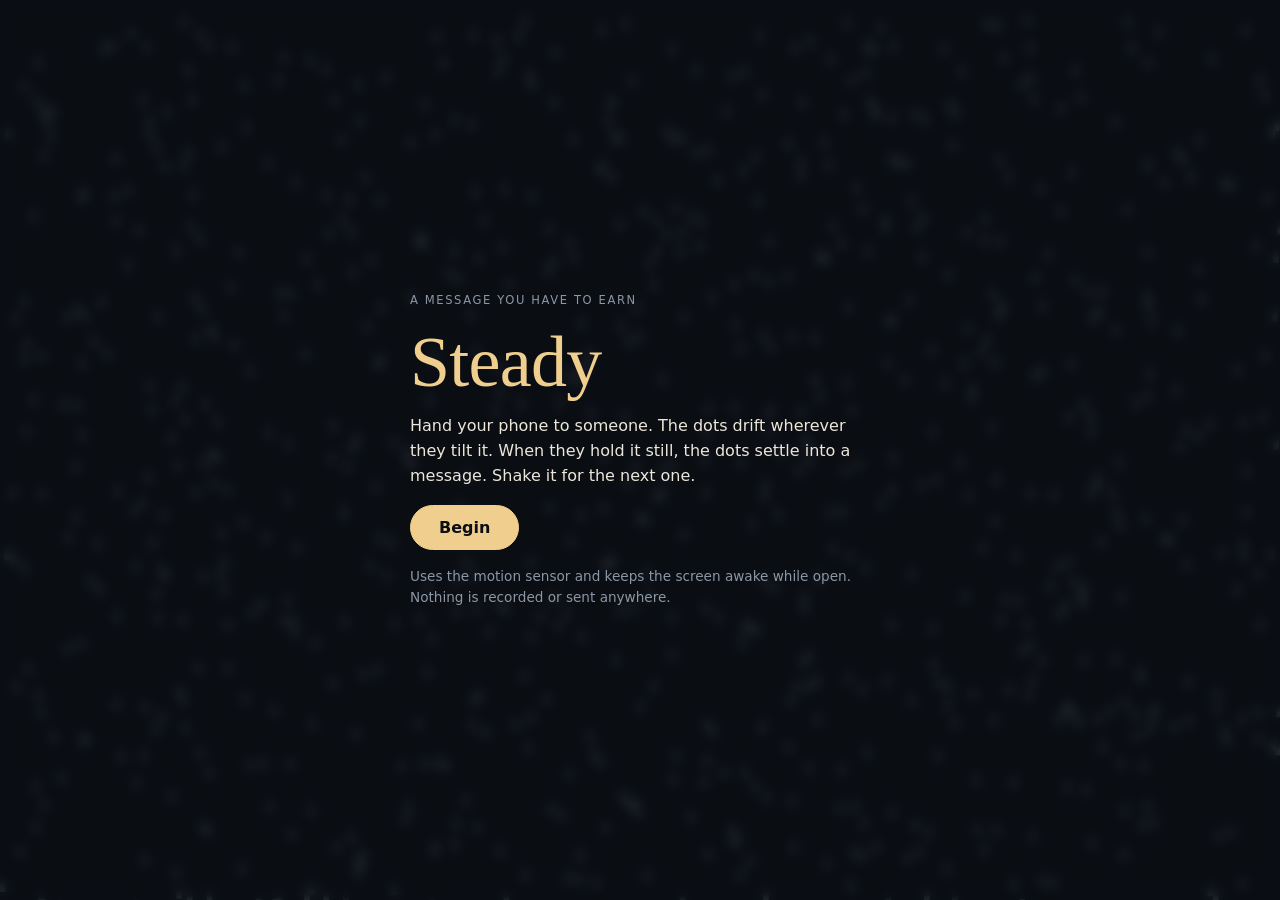
==== steady/index.html @ 8e2e5726 "Add Steady: motion-sensor PWA that reveals messages when held still Particles follow the phone's til" ====
<!doctype html>
<html lang="en">
<head>
<meta charset="utf-8">
<meta name="viewport" content="width=device-width, initial-scale=1, viewport-fit=cover, user-scalable=no">
<title>Steady</title>
<meta name="description" content="Hold the phone still and a message forms. Shake it for the next one.">
<meta name="theme-color" content="#0B0F14">
<meta name="apple-mobile-web-app-capable" content="yes">
<meta name="mobile-web-app-capable" content="yes">
<meta name="apple-mobile-web-app-status-bar-style" content="black-translucent">
<meta name="apple-mobile-web-app-title" content="Steady">
<link rel="manifest" href="manifest.webmanifest">
<link rel="icon" href="icons/icon-192.png" type="image/png">
<link rel="apple-touch-icon" href="icons/apple-touch-icon.png">
<link rel="stylesheet" href="style.css">
</head>
<body>
<canvas id="stage" aria-hidden="true"></canvas>

<p id="sr-message" class="sr-only" aria-live="polite"></p>

<div id="caption" class="caption" hidden>
  <span id="author"></span>
</div>

<div id="hud" class="hud" hidden>
  <div class="meter" aria-hidden="true"><i id="meter-fill"></i></div>
  <div class="hud-row">
    <span id="hint" class="hint">Hold still</span>
    <div class="hud-actions">
      <button type="button" id="btn-next">Next</button>
      <button type="button" id="btn-edit">Messages</button>
    </div>
  </div>
</div>

<section id="intro" class="sheet intro">
  <div class="sheet-inner">
    <p class="eyebrow">A message you have to earn</p>
    <h1>Steady</h1>
    <p>Hand your phone to someone. The dots drift wherever they tilt it. When they hold it still, the dots settle into a message. Shake it for the next one.</p>
    <button type="button" id="btn-start" class="primary">Begin</button>
    <p id="intro-note" class="small">Uses the motion sensor and keeps the screen awake while open. Nothing is recorded or sent anywhere.</p>
  </div>
</section>

<section id="editor" class="sheet" hidden aria-labelledby="editor-title">
  <div class="sheet-inner">
    <h2 id="editor-title">Your messages</h2>
    <p class="small">One per line. Add an author after two dashes, like <code>Be kind -- Mum</code>. Messages are saved on this phone only.</p>
    <label for="editor-text" class="sr-only">Messages, one per line</label>
    <textarea id="editor-text" rows="10" spellcheck="true"></textarea>
    <div class="row">
      <button type="button" id="btn-save" class="primary">Save</button>
      <button type="button" id="btn-cancel">Cancel</button>
      <button type="button" id="btn-reset">Restore defaults</button>
    </div>
  </div>
</section>

<script src="app.js"></script>
</body>
</html>
---- steady/style.css ----
/* Steady: one dark, full-bleed stage. The canvas is the whole interface; controls sit quietly at the bottom edge. */
:root {
  --ink: #0B0F14;        /* stage */
  --panel: #141A22;      /* sheets */
  --line: #273140;
  --text: #EDE6DA;       /* warm paper white */
  --muted: #8C97A6;
  --gold: #F0CF8E;       /* settled state */
  --cool: #7C93B0;       /* restless state */
  --serif: "Iowan Old Style", "Palatino Linotype", Palatino, "Book Antiqua", Georgia, serif;
  --sans: system-ui, -apple-system, "Segoe UI", Roboto, sans-serif;
  color-scheme: dark;
}
* { box-sizing: border-box; }
html, body { height: 100%; margin: 0; background: var(--ink); color: var(--text); font-family: var(--sans); overflow: hidden; overscroll-behavior: none; -webkit-tap-highlight-color: transparent; }
canvas { position: fixed; inset: 0; width: 100%; height: 100%; display: block; touch-action: none; }
[hidden] { display: none !important; }
.sr-only { position: absolute; width: 1px; height: 1px; overflow: hidden; clip: rect(0 0 0 0); white-space: nowrap; }

button {
  font: 500 0.9rem var(--sans); color: var(--text);
  background: transparent; border: 1px solid var(--line); border-radius: 999px;
  padding: 9px 16px; cursor: pointer;
}
button:focus-visible, textarea:focus-visible { outline: 2px solid var(--gold); outline-offset: 2px; }
button.primary { background: var(--gold); color: var(--ink); border-color: var(--gold); font-weight: 600; }

.hud {
  position: fixed; left: 0; right: 0; bottom: 0;
  padding: 0 max(16px, env(safe-area-inset-right, 0px)) calc(14px + env(safe-area-inset-bottom, 0px)) max(16px, env(safe-area-inset-left, 0px));
  display: flex; flex-direction: column; gap: 10px;
  background: linear-gradient(to top, rgba(11,15,20,.85), rgba(11,15,20,0));
  padding-top: 32px;
}
.meter { height: 2px; background: var(--line); border-radius: 2px; overflow: hidden; }
.meter i { display: block; height: 100%; width: 0%; background: var(--gold); }
.hud-row { display: flex; align-items: center; justify-content: space-between; gap: 12px; flex-wrap: wrap; }
.hud-actions { display: flex; gap: 8px; }
.hint { font-size: 0.85rem; color: var(--muted); letter-spacing: 0.02em; }

.caption {
  position: fixed; left: 0; right: 0; bottom: calc(96px + env(safe-area-inset-bottom, 0px));
  text-align: center; font: italic 1.05rem var(--serif); color: var(--gold);
  padding: 0 24px; animation: fade 1.2s ease both;
}
.caption span::before { content: "— "; }
@keyframes fade { from { opacity: 0; transform: translateY(6px); } to { opacity: 1; transform: none; } }

.sheet {
  position: fixed; inset: 0; display: grid; place-items: center;
  padding: calc(24px + env(safe-area-inset-top, 0px)) max(20px, env(safe-area-inset-right, 0px)) calc(24px + env(safe-area-inset-bottom, 0px)) max(20px, env(safe-area-inset-left, 0px));
  background: rgba(11,15,20,.78); backdrop-filter: blur(6px); -webkit-backdrop-filter: blur(6px);
  overflow-y: auto;
}
.sheet-inner { width: 100%; max-width: 460px; display: flex; flex-direction: column; gap: 16px; }
.intro .sheet-inner { text-align: left; }
.eyebrow { margin: 0; font-size: 0.72rem; letter-spacing: 0.14em; text-transform: uppercase; color: var(--muted); }
h1 { margin: 0; font: 400 clamp(3rem, 14vw, 4.5rem)/1 var(--serif); letter-spacing: -0.01em; color: var(--gold); }
h2 { margin: 0; font: 400 1.6rem var(--serif); }
.sheet p { margin: 0; line-height: 1.55; max-width: 60ch; }
.small { font-size: 0.85rem; color: var(--muted); }
code { font-size: 0.85em; color: var(--text); }
.intro .primary { align-self: flex-start; padding: 12px 28px; font-size: 1rem; }
textarea {
  width: 100%; font: 1rem/1.5 var(--serif); color: var(--text);
  background: var(--panel); border: 1px solid var(--line); border-radius: 10px; padding: 12px; resize: vertical;
}
.row { display: flex; flex-wrap: wrap; gap: 8px; }
@media (prefers-reduced-motion: reduce) { .caption { animation: none; } }
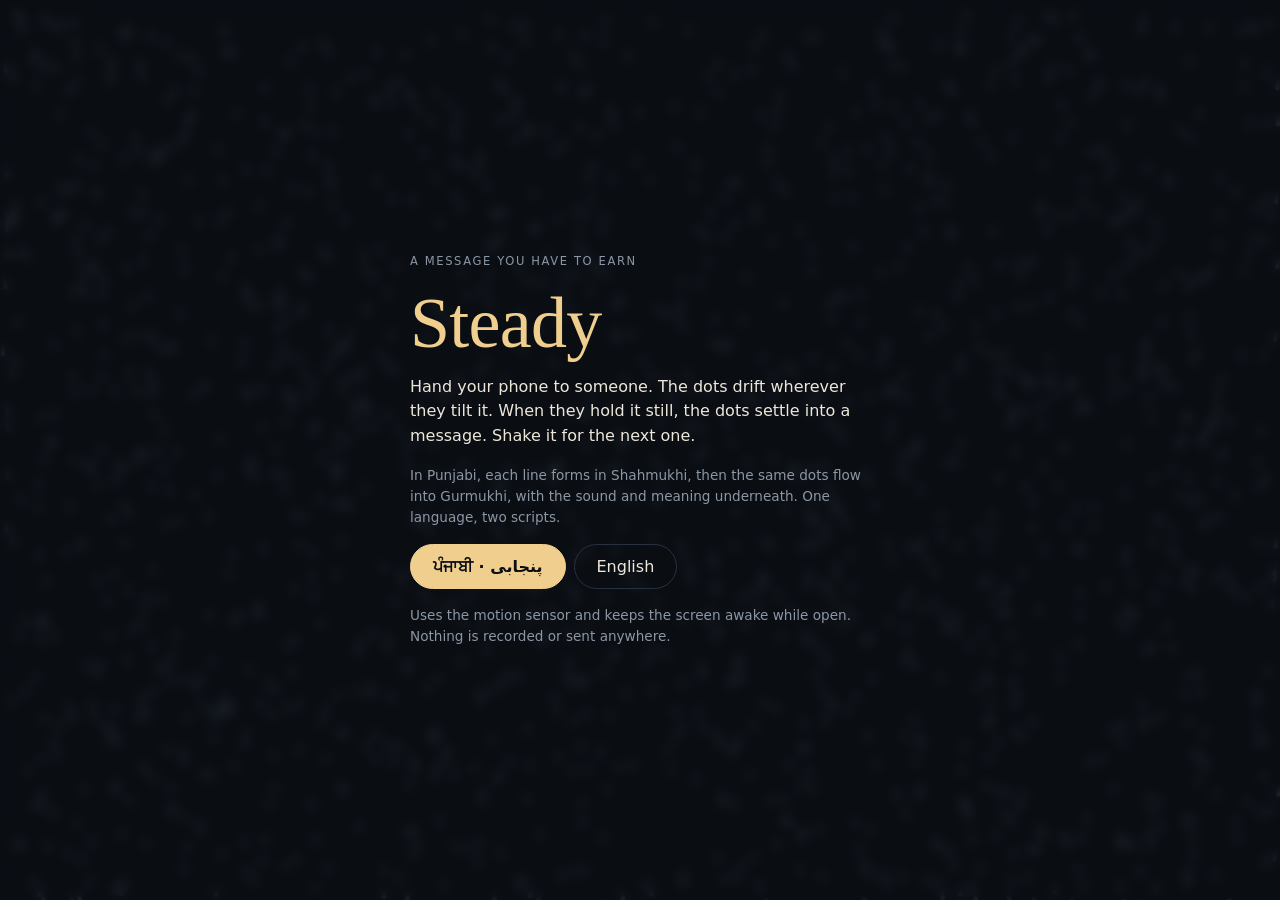
==== commit d3400368: "Steady: add Punjabi mode with Shahmukhi and Gurmukhi Lines form in one script and the same particles" ====
--- a/steady/index.html
+++ b/steady/index.html
@@ -4,7 +4,7 @@
 <meta charset="utf-8">
 <meta name="viewport" content="width=device-width, initial-scale=1, viewport-fit=cover, user-scalable=no">
 <title>Steady</title>
-<meta name="description" content="Hold the phone still and a message forms. Shake it for the next one.">
+<meta name="description" content="Hold the phone still and a message forms. Shake it for the next one. In English or in Punjabi, in both scripts.">
 <meta name="theme-color" content="#0B0F14">
 <meta name="apple-mobile-web-app-capable" content="yes">
 <meta name="mobile-web-app-capable" content="yes">
@@ -13,15 +13,23 @@
 <link rel="manifest" href="manifest.webmanifest">
 <link rel="icon" href="icons/icon-192.png" type="image/png">
 <link rel="apple-touch-icon" href="icons/apple-touch-icon.png">
+<link rel="preconnect" href="https://fonts.googleapis.com">
+<link rel="preconnect" href="https://fonts.gstatic.com" crossorigin>
+<link rel="stylesheet" href="https://fonts.googleapis.com/css2?family=Noto+Nastaliq+Urdu:wght@700&family=Noto+Sans+Gurmukhi:wght@700&display=swap">
 <link rel="stylesheet" href="style.css">
 </head>
 <body>
 <canvas id="stage" aria-hidden="true"></canvas>
 
 <p id="sr-message" class="sr-only" aria-live="polite"></p>
+<p id="script-tag" class="script-tag" aria-hidden="true"></p>
 
-<div id="caption" class="caption" hidden>
-  <span id="author"></span>
+<div id="card" class="card" hidden>
+  <p id="card-roman" class="card-roman" lang="pa-Latn"></p>
+  <p id="card-english" class="card-english"></p>
+  <p class="card-meta"><span id="card-poet" class="card-poet"></span><span id="card-unchecked" class="badge" hidden>Not yet checked</span></p>
+  <p id="card-note" class="card-note" hidden></p>
+  <button type="button" id="btn-listen" hidden>Listen</button>
 </div>
 
 <div id="hud" class="hud" hidden>
@@ -31,6 +39,7 @@
     <div class="hud-actions">
       <button type="button" id="btn-next">Next</button>
       <button type="button" id="btn-edit">Messages</button>
+      <button type="button" id="btn-mode" aria-label="Change language">Language</button>
     </div>
   </div>
 </div>
@@ -40,7 +49,11 @@
     <p class="eyebrow">A message you have to earn</p>
     <h1>Steady</h1>
     <p>Hand your phone to someone. The dots drift wherever they tilt it. When they hold it still, the dots settle into a message. Shake it for the next one.</p>
-    <button type="button" id="btn-start" class="primary">Begin</button>
+    <p class="small">In Punjabi, each line forms in Shahmukhi, then the same dots flow into Gurmukhi, with the sound and meaning underneath. One language, two scripts.</p>
+    <div class="row">
+      <button type="button" id="btn-start-pa" class="primary start">ਪੰਜਾਬੀ · پنجابی</button>
+      <button type="button" id="btn-start-en" class="start">English</button>
+    </div>
     <p id="intro-note" class="small">Uses the motion sensor and keeps the screen awake while open. Nothing is recorded or sent anywhere.</p>
   </div>
 </section>
--- a/steady/style.css
+++ b/steady/style.css
@@ -38,12 +38,26 @@
 .hud-actions { display: flex; gap: 8px; }
 .hint { font-size: 0.85rem; color: var(--muted); letter-spacing: 0.02em; }
 
-.caption {
-  position: fixed; left: 0; right: 0; bottom: calc(96px + env(safe-area-inset-bottom, 0px));
-  text-align: center; font: italic 1.05rem var(--serif); color: var(--gold);
-  padding: 0 24px; animation: fade 1.2s ease both;
+/* Reading card: sits between the message and the controls */
+.card {
+  position: fixed; left: 0; right: 0; bottom: calc(92px + env(safe-area-inset-bottom, 0px));
+  padding: 0 max(20px, env(safe-area-inset-right, 0px)) 0 max(20px, env(safe-area-inset-left, 0px));
+  display: flex; flex-direction: column; align-items: center; gap: 6px; text-align: center;
+  animation: fade 1.2s ease both;
 }
-.caption span::before { content: "— "; }
+.card p { margin: 0; max-width: 34rem; }
+.card-roman { font: italic 1.15rem/1.4 var(--serif); color: var(--gold); }
+.card-english { font-size: 0.95rem; line-height: 1.45; color: var(--text); }
+.card-meta { display: flex; flex-wrap: wrap; justify-content: center; align-items: center; gap: 8px; font-size: 0.8rem; color: var(--muted); }
+.card-poet:not(:empty)::before { content: "— "; }
+.card-note { font-size: 0.78rem; color: var(--muted); }
+.badge { font-size: 0.68rem; letter-spacing: 0.06em; text-transform: uppercase; color: var(--gold); border: 1px solid currentColor; border-radius: 999px; padding: 2px 8px; }
+#btn-listen { padding: 6px 14px; font-size: 0.8rem; }
+.script-tag {
+  position: fixed; left: 0; right: 0; top: calc(18px + env(safe-area-inset-top, 0px)); margin: 0;
+  text-align: center; font-size: 0.78rem; letter-spacing: 0.06em; color: var(--muted);
+}
+.start { padding: 12px 22px; font-size: 1rem; }
 @keyframes fade { from { opacity: 0; transform: translateY(6px); } to { opacity: 1; transform: none; } }
 
 .sheet {
@@ -60,10 +74,9 @@
 .sheet p { margin: 0; line-height: 1.55; max-width: 60ch; }
 .small { font-size: 0.85rem; color: var(--muted); }
 code { font-size: 0.85em; color: var(--text); }
-.intro .primary { align-self: flex-start; padding: 12px 28px; font-size: 1rem; }
 textarea {
   width: 100%; font: 1rem/1.5 var(--serif); color: var(--text);
   background: var(--panel); border: 1px solid var(--line); border-radius: 10px; padding: 12px; resize: vertical;
 }
 .row { display: flex; flex-wrap: wrap; gap: 8px; }
-@media (prefers-reduced-motion: reduce) { .caption { animation: none; } }
+@media (prefers-reduced-motion: reduce) { .card { animation: none; } }
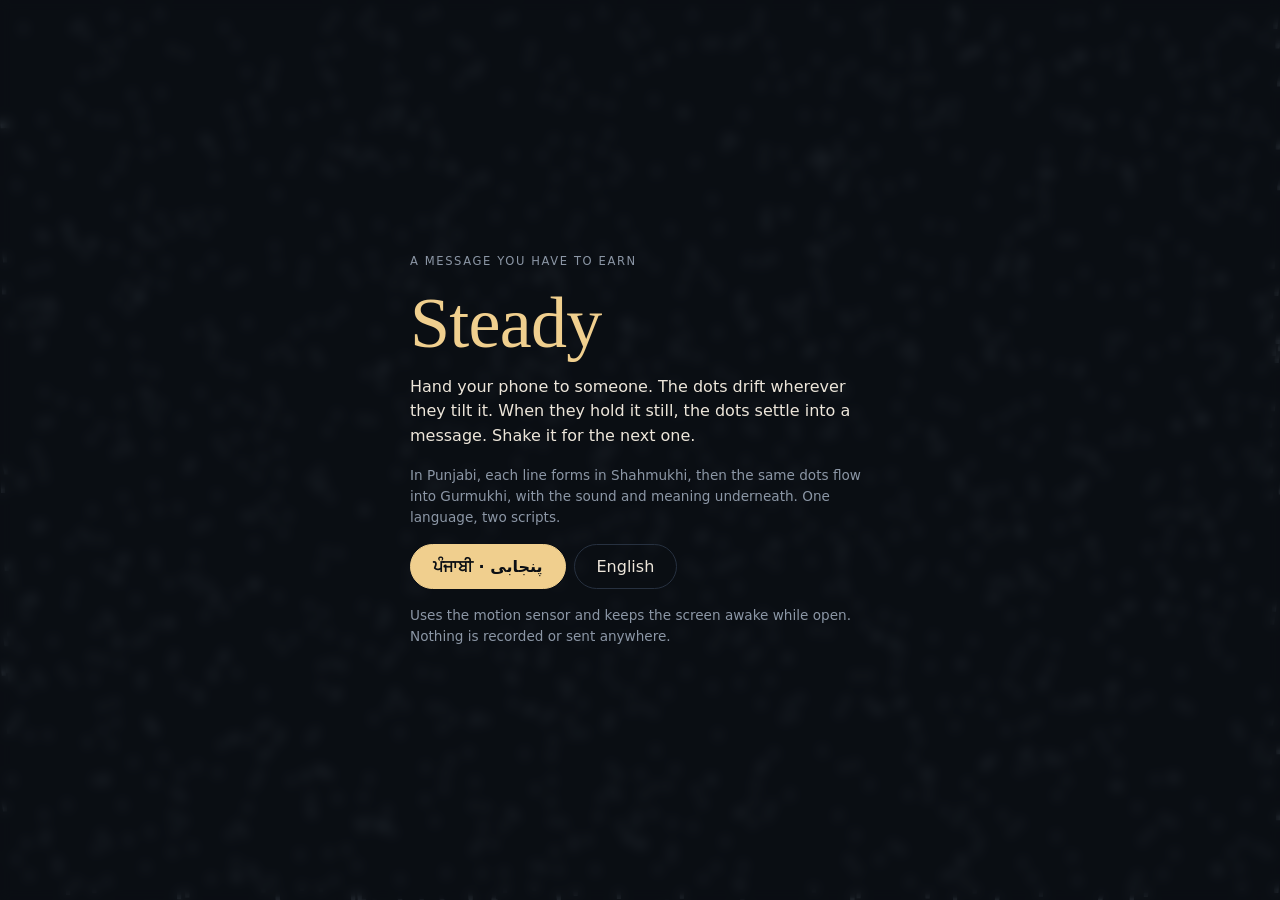
==== commit a6be15b5: "Steady: add reel maker for Instagram Renders a Punjabi line as a 1080x1920 video (Shahmukhi to Gurmu" ====
--- a/steady/index.html
+++ b/steady/index.html
@@ -38,6 +38,7 @@
     <span id="hint" class="hint">Hold still</span>
     <div class="hud-actions">
       <button type="button" id="btn-next">Next</button>
+      <button type="button" id="btn-reel" hidden>Reel</button>
       <button type="button" id="btn-edit">Messages</button>
       <button type="button" id="btn-mode" aria-label="Change language">Language</button>
     </div>
@@ -72,6 +73,46 @@
   </div>
 </section>
 
+<section id="reel" class="sheet reel" hidden aria-labelledby="reel-title">
+  <div id="reel-setup" class="sheet-inner">
+    <h2 id="reel-title">Make a reel</h2>
+    <p class="small">Plays the line full screen in the Reels shape (9:16) and records it. Read the line aloud when the screen says <b>Read now</b>.</p>
+    <label class="field-label" for="reel-line">Line</label>
+    <select id="reel-line"></select>
+    <p id="reel-warn" class="warn" hidden>This line isn't checked yet. Check the spelling in both scripts before posting it publicly.</p>
+    <label class="field-label" for="reel-lead">Start with</label>
+    <select id="reel-lead">
+      <option value="sm">Shahmukhi, then Gurmukhi</option>
+      <option value="gm">Gurmukhi, then Shahmukhi</option>
+    </select>
+    <label class="field-label" for="reel-handle">Your handle on the end card (optional)</label>
+    <input id="reel-handle" type="text" placeholder="@yourpage" autocomplete="off" autocapitalize="off" spellcheck="false">
+    <label class="check" for="reel-voice"><input id="reel-voice" type="checkbox" checked> Record my voice with the microphone</label>
+    <div class="row">
+      <button type="button" id="reel-record" class="primary">Record</button>
+      <button type="button" id="reel-close">Close</button>
+    </div>
+    <p id="reel-status" class="small" aria-live="polite"></p>
+  </div>
+  <div id="reel-stage" class="reel-stage" hidden>
+    <canvas id="reel-canvas" class="reel-canvas"></canvas>
+    <p id="reel-cue" class="reel-cue" aria-live="polite"></p>
+  </div>
+  <div id="reel-result" class="sheet-inner" hidden>
+    <h2>Your reel</h2>
+    <video id="reel-video" class="reel-video" controls playsinline></video>
+    <p id="reel-format" class="warn"></p>
+    <div class="row">
+      <button type="button" id="reel-share" class="primary">Share to Instagram…</button>
+      <a id="reel-save" class="button-link">Save video</a>
+      <button type="button" id="reel-redo">Record again</button>
+      <button type="button" id="reel-close-2">Done</button>
+    </div>
+    <p class="small">In Instagram, choose Reel, pick this video, then add your caption. Put the source of the line in the caption.</p>
+  </div>
+</section>
+
 <script src="app.js"></script>
+<script src="reel.js"></script>
 </body>
 </html>
--- a/steady/style.css
+++ b/steady/style.css
@@ -80,3 +80,20 @@
 }
 .row { display: flex; flex-wrap: wrap; gap: 8px; }
 @media (prefers-reduced-motion: reduce) { .card { animation: none; } }
+
+/* Reel maker */
+.reel select, .reel input[type="text"] {
+  width: 100%; font: 1rem var(--sans); color: var(--text);
+  background: var(--panel); border: 1px solid var(--line); border-radius: 10px; padding: 10px 12px;
+}
+.field-label { font-size: 0.8rem; color: var(--muted); margin-bottom: -10px; }
+.check { display: flex; gap: 10px; align-items: center; font-size: 0.95rem; }
+.check input { width: 20px; height: 20px; accent-color: var(--gold); }
+.warn { margin: 0; font-size: 0.85rem; color: var(--gold); }
+.warn:empty { display: none; }
+.reel-stage { position: fixed; inset: 0; background: var(--ink); display: flex; flex-direction: column; align-items: center; justify-content: center; gap: 12px; padding: calc(12px + env(safe-area-inset-top, 0px)) 12px calc(12px + env(safe-area-inset-bottom, 0px)); }
+.reel-canvas { position: static; width: auto; height: auto; max-width: 100%; max-height: calc(100% - 72px); aspect-ratio: 9 / 16; border: 1px solid var(--line); border-radius: 8px; }
+.reel-cue { margin: 0; min-height: 2.6em; text-align: center; font: italic 1.05rem/1.3 var(--serif); color: var(--gold); max-width: 34rem; }
+.reel-video { width: 100%; max-height: 60vh; background: #000; border-radius: 8px; }
+.button-link { font: 500 0.9rem var(--sans); color: var(--text); border: 1px solid var(--line); border-radius: 999px; padding: 9px 16px; text-decoration: none; }
+.button-link:focus-visible { outline: 2px solid var(--gold); outline-offset: 2px; }
